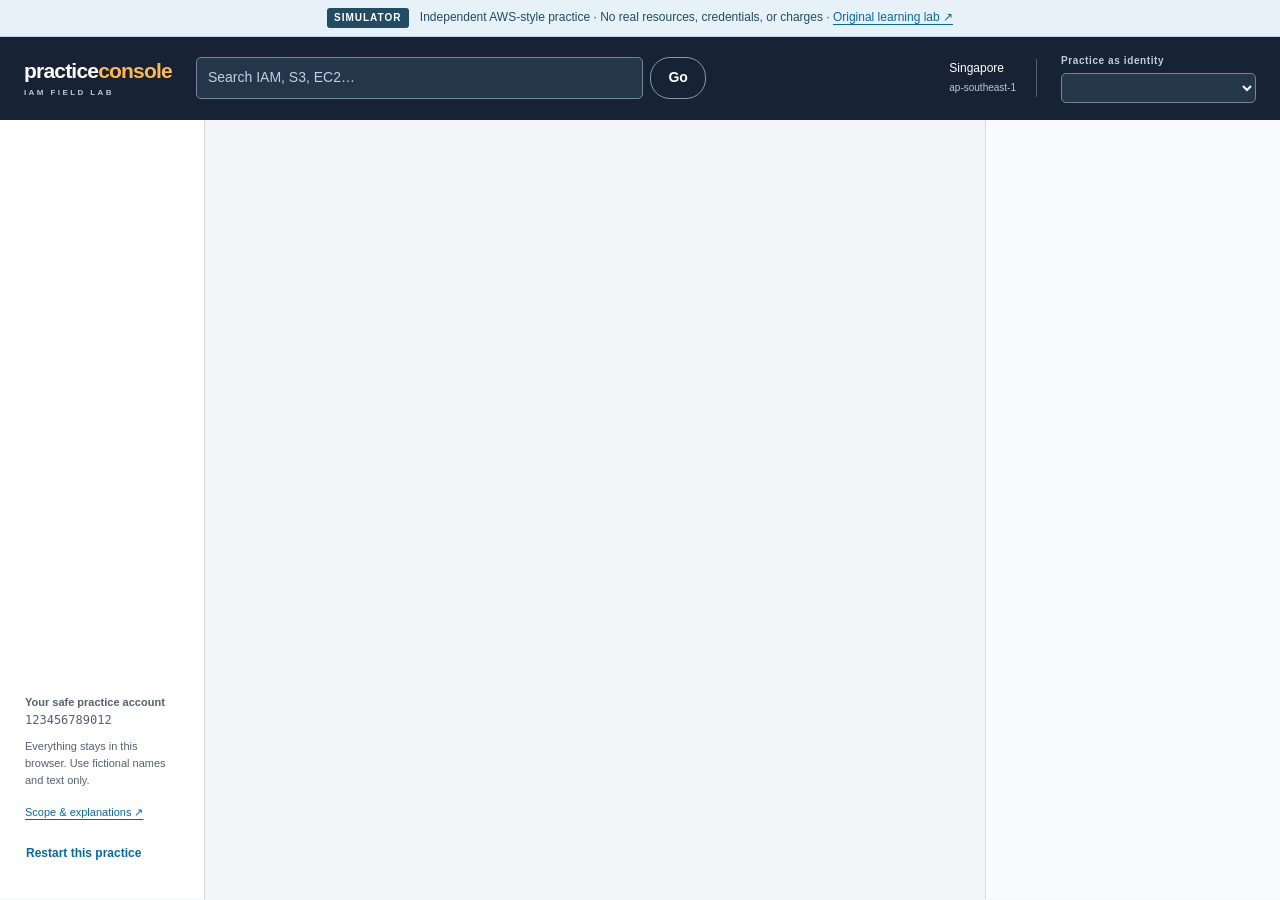
==== iam-lab/CONSOLE.html @ ff45a0e8 "Add interactive AWS IAM lab" ====
<!doctype html>
<html lang="en">
<head>
  <meta charset="utf-8">
  <meta name="viewport" content="width=device-width, initial-scale=1">
  <meta name="color-scheme" content="light">
  <meta http-equiv="Content-Security-Policy" content="default-src 'self'; script-src 'self'; style-src 'self'; img-src 'self'; connect-src 'none'; object-src 'none'; base-uri 'none'; form-action 'none'">
  <title>Practice Console — IAM Field Lab</title>
  <link rel="stylesheet" href="console.css">
  <script src="iam-engine.js" defer></script>
  <script src="visual-summaries.js" defer></script>
  <script src="console-engine.js" defer></script>
  <script src="console-app.js" defer></script>
</head>
<body>
  <a href="#console-main" class="skip-link">Skip to console</a>
  <div class="simulation-banner"><strong>SIMULATOR</strong> Independent AWS-style practice · No real resources, credentials, or charges · <a href="index.html" target="_blank" rel="noopener">Original learning lab ↗</a></div>
  <header class="console-header">
    <a class="console-brand" href="#home">practice<span>console</span><small>IAM FIELD LAB</small></a>
    <form id="service-search"><label class="sr-only" for="service-query">Find a service</label><input id="service-query" type="search" list="service-list" placeholder="Search IAM, S3, EC2…"><datalist id="service-list"><option value="IAM users"></option><option value="IAM user groups"></option><option value="IAM policies"></option><option value="IAM roles"></option><option value="S3 buckets"></option><option value="EC2 instances"></option></datalist><button type="submit">Go</button></form>
    <span class="region">Singapore<br><small>ap-southeast-1</small></span>
    <div class="identity-control"><label for="identity">Practice as identity</label><select id="identity"></select></div>
  </header>
  <div id="storage-warning" class="notice warning" role="alert" hidden></div>
  <div class="console-layout">
    <aside class="console-sidebar"><nav id="console-nav" aria-label="Services"></nav><div class="sidebar-note"><strong>Your safe practice account</strong><code>123456789012</code><p>Everything stays in this browser. Use fictional names and text only.</p><a href="CONSOLE-GUIDE.md" target="_blank" rel="noopener">Scope &amp; explanations ↗</a><button id="reset-console" type="button" class="quiet">Restart this practice</button></div></aside>
    <main id="console-main" tabindex="-1"></main>
    <aside id="coach" class="coach" aria-label="Practice coach"></aside>
  </div>
  <div id="console-status" class="toast" role="status" hidden></div>
  <dialog id="editor-dialog" aria-labelledby="editor-title"></dialog>
  <dialog id="result-dialog" aria-labelledby="result-title"></dialog>
  <dialog id="confirm-dialog" aria-labelledby="confirm-title"></dialog>
  <noscript>This local simulator needs JavaScript. Your original lab is unchanged.</noscript>
</body>
</html>
---- iam-lab/console.css ----
:root{font-family:Arial,Helvetica,sans-serif;color:#182536;background:#f3f5f8;font-synthesis:none;--navy:#172334;--blue:#0867ac;--muted:#536174;--border:#d4dbe3;--orange:#ffad32}
*{box-sizing:border-box}body{margin:0;font-size:14px;line-height:1.55}button,input,select,textarea{font:inherit}button,a,input,select,textarea{touch-action:manipulation}a{color:var(--blue);text-underline-offset:3px}button{cursor:pointer;border:1px solid #647487;border-radius:20px;background:#fff;color:#243449;font-weight:700;padding:7px 17px}button:hover{background:#edf5fc;border-color:var(--blue)}button:disabled{cursor:not-allowed;opacity:.55}button.primary{background:var(--orange);color:#182536;border-color:var(--orange)}button.primary:hover{background:#ffbf60}button.danger{color:#a32121;border-color:#bd5555}button.quiet{background:transparent;border-color:transparent;padding:7px 0;color:var(--blue);text-align:left}input:not([type=checkbox]),select,textarea{width:100%;padding:9px 11px;border:1px solid #8090a2;border-radius:5px;background:#fff;color:#182536;min-width:0}input[type=checkbox]{width:17px;height:17px;accent-color:var(--blue);flex-shrink:0}textarea{font-family:ui-monospace,SFMono-Regular,Consolas,monospace;font-size:12px;line-height:1.6;resize:vertical}label{display:block;font-weight:700}label small,.help{display:block;color:var(--muted);font-weight:400;font-size:12px;margin:4px 0 8px}code,pre{font-family:ui-monospace,SFMono-Regular,Consolas,monospace;font-size:12px}code{overflow-wrap:anywhere}pre{white-space:pre-wrap;overflow-wrap:anywhere;background:#f2f5f8;border:1px solid var(--border);padding:16px;border-radius:7px;max-height:320px;overflow:auto}h1{font-size:29px;letter-spacing:-.7px;line-height:1.2;margin:9px 0}h2{font-size:19px;line-height:1.35;margin:0}h3{font-size:15px;margin:0 0 8px}p{margin:8px 0 15px}small{font-size:12px}ul{padding-left:20px}:focus-visible{outline:3px solid #1887cb;outline-offset:3px}.sr-only{position:absolute;width:1px;height:1px;clip:rect(0,0,0,0);overflow:hidden}.skip-link{position:fixed;left:12px;top:-60px;background:white;padding:10px;z-index:100}.skip-link:focus{top:12px}[hidden]{display:none!important}
.simulation-banner{background:#e6f2f7;border-bottom:1px solid #bdd4e0;padding:8px 24px;text-align:center;font-size:12px;color:#234c63}.simulation-banner strong{display:inline-block;background:#234c63;color:white;border-radius:3px;font-size:10px;letter-spacing:1px;padding:2px 7px;margin-right:8px}.simulation-banner a{white-space:nowrap}.console-header{background:var(--navy);color:#fff;display:flex;align-items:center;gap:24px;padding:15px 24px;min-height:83px}.console-brand{color:#fff;text-decoration:none;font-weight:800;font-size:21px;letter-spacing:-.8px;line-height:1}.console-brand span{color:#ffb74e}.console-brand small{display:block;font-size:8px;letter-spacing:2.4px;color:#b7c7d8;margin-top:8px}.console-header form{display:flex;max-width:510px;flex:1;gap:7px}.console-header form input{background:#243649;color:white;border-color:#758698}.console-header form input::placeholder{color:#c4d0dd}.console-header form button{color:#fff;background:transparent;border-color:#879aad}.region{margin-left:auto;font-size:12px;border-right:1px solid #506071;padding-right:20px;white-space:nowrap}.region small{color:#b9c7d7;font-size:10px}.identity-control{min-width:195px;max-width:260px}.identity-control label{font-size:10px;letter-spacing:.6px;margin-bottom:4px;color:#c2cedb}.identity-control select{background:#243649;border-color:#758698;color:#fff;font-size:12px;padding:6px}
.console-layout{display:grid;grid-template-columns:205px minmax(0,1fr) 295px;min-height:calc(100vh - 121px)}.console-sidebar{background:#fff;border-right:1px solid var(--border);padding:23px 13px;display:flex;flex-direction:column}.nav-title{font-size:10px;font-weight:800;letter-spacing:1.2px;color:#6e7b8b;margin:21px 12px 7px}.nav-title:first-child{margin-top:0}.console-sidebar nav a{display:flex;gap:9px;padding:8px 12px;border-radius:5px;text-decoration:none;font-weight:500;color:#344357;border-left:3px solid transparent}.console-sidebar nav a.active{background:#eaf3fa;border-left-color:var(--blue);color:var(--blue);font-weight:700}.nav-count{margin-left:auto;color:#7c8996;font-size:11px}.sidebar-note{margin-top:auto;padding:35px 12px 5px;font-size:11px;color:var(--muted)}.sidebar-note strong,.sidebar-note code{display:block}.sidebar-note p{margin-top:8px}.sidebar-note button{display:block;margin-top:15px;font-size:12px}#console-main{padding:25px 28px 60px;min-width:0;outline:none}.breadcrumbs{font-size:11px;color:#69768a;margin-bottom:19px;display:flex;gap:9px;flex-wrap:wrap}.page-heading{display:flex;gap:16px;align-items:center;justify-content:space-between;margin-bottom:23px}.page-heading p{color:var(--muted);margin:8px 0 0;max-width:630px}.page-heading h1{overflow-wrap:anywhere}.eyebrow{font-size:10px;font-weight:700;letter-spacing:1.4px;color:var(--blue)}.panel{background:#fff;border:1px solid var(--border);border-radius:10px;margin:20px 0;box-shadow:0 2px 3px #18253604;overflow:hidden}.panel-header{padding:17px 21px;border-bottom:1px solid #e1e6ed;display:flex;align-items:center;justify-content:space-between;gap:12px}.panel-body{padding:21px}.panel>table{border-radius:0}.hero{padding:27px 30px;background:linear-gradient(125deg,#182b43,#2b4962);color:#fff;border-radius:12px;position:relative;overflow:hidden}.hero .eyebrow{color:#adcee4}.hero h1{max-width:520px;font-size:34px;letter-spacing:-1px;margin:13px 0}.hero p{max-width:550px;color:#d4e0ed}.hero .buttons{margin-top:22px}.hero a.button{color:#182536;background:#ffb74e;border-color:#ffb74e}.service-grid{display:grid;grid-template-columns:repeat(3,minmax(0,1fr));gap:14px;margin-top:20px}.service-card{background:white;border:1px solid var(--border);border-radius:10px;padding:20px;text-decoration:none;color:#263648;transition:transform .12s}.service-card:hover{transform:translateY(-2px);border-color:#2288c5}.service-icon{display:grid;place-items:center;width:40px;height:40px;border-radius:9px;background:#f0eafb;color:#6338ab;font-weight:800;margin-bottom:22px;font-size:12px}.service-card:nth-child(2) .service-icon{background:#e8f4e6;color:#357c28}.service-card:nth-child(3) .service-icon{background:#fff0dd;color:#a85c05}.service-card h2{font-size:18px}.service-card p{color:var(--muted);font-size:12px;min-height:38px;margin:7px 0}.service-card small{font-size:11px;color:var(--blue);font-weight:700}.stats{display:flex;gap:30px;flex-wrap:wrap}.stats strong{font-size:25px;display:block;font-weight:500}.stats span{font-size:12px;color:var(--muted)}.notice{border-left:4px solid #1384b9;background:#eef7fc;border-radius:4px;padding:13px 16px;margin:16px 0;color:#274b63;font-size:12px}.notice.warning{background:#fff7e8;border-color:#c78017;color:#744c10}.notice.error{background:#fff0ef;border-color:#c43b3b;color:#872b2b}.notice.success{background:#eaf7ed;border-color:#309048;color:#235e35}.empty{text-align:center;color:var(--muted);padding:44px 24px}.empty h3{font-size:17px;color:#344357}.empty p{max-width:450px;margin:7px auto 19px}.table-scroll{overflow:auto}table{width:100%;border-collapse:collapse;text-align:left}th{font-size:11px;color:#59687a;background:#fafbfd;white-space:nowrap}th,td{padding:12px 20px;border-bottom:1px solid #e4e8ef}td{font-size:12px;overflow-wrap:anywhere}tbody tr:last-child td{border-bottom:0}tbody tr:hover{background:#fbfcfe}.table-filter{padding:14px 20px;border-bottom:1px solid #e4e8ef}.table-filter input{max-width:370px;font-size:12px}.link-button{background:none;border:none;padding:0;color:var(--blue);text-align:left;border-radius:2px;font-weight:600;text-decoration:underline}.link-button:hover{background:transparent}.pill{display:inline-block;background:#edf2f7;border-radius:4px;padding:3px 8px;font-size:10px;color:#4b5d71;white-space:nowrap}.pill.green{background:#e8f4eb;color:#27763b}.pill.orange{background:#fff1dc;color:#976005}.buttons{display:flex;align-items:center;gap:9px;flex-wrap:wrap;margin-top:18px}.button{display:inline-block;text-decoration:none;border:1px solid #647487;border-radius:20px;padding:7px 17px;font-weight:700;font-size:13px;background:white}.field{margin-bottom:19px}.field:last-child{margin-bottom:0}.field-grid{display:grid;grid-template-columns:1fr 1fr;gap:18px}.check-list{border:1px solid var(--border);border-radius:6px;max-height:215px;overflow:auto}.check-row{display:flex;align-items:center;gap:10px;padding:10px 12px;font-size:12px;font-weight:400;border-bottom:1px solid #e6ebf0;overflow-wrap:anywhere}.check-row:last-child{border-bottom:0}.check-row small{color:var(--muted)}.check-row>span{min-width:0}.inline-form{display:flex;align-items:end;gap:10px;flex-wrap:wrap}.inline-form label{flex:1;min-width:160px;font-size:12px}.inline-form button{margin-bottom:1px}.metadata{display:grid;grid-template-columns:1fr 1fr;gap:15px;font-size:12px}.metadata dt{color:var(--muted);margin-bottom:4px}.metadata dd{margin:0;overflow-wrap:anywhere}.flow{display:flex;align-items:center;justify-content:center;flex-wrap:wrap;gap:12px;margin:15px 0;padding:20px;background:#f5f8fb;border-radius:7px;font-size:12px}.flow strong{max-width:150px;overflow-wrap:anywhere}.flow span{color:#6485a1}.danger-zone{margin-top:28px;border-top:1px solid var(--border);padding-top:18px}.danger-zone summary{color:#8b3030;font-size:12px;cursor:pointer}details summary{cursor:pointer;font-weight:700}details>p{font-size:12px}.result-heading{display:flex;gap:14px;align-items:center;margin:12px 0 20px}.result-symbol{font-size:22px;background:#e8f5ec;color:#267b3d;border-radius:50%;width:44px;height:44px;display:grid;place-items:center;flex-shrink:0}.result-symbol.denied{background:#fbe9e7;color:#b4332d}.trace{list-style:none;padding:0;margin:10px 0}.trace li{padding:10px 12px;background:#f6f8fb;border-left:3px solid #c7d0dc;margin:6px 0;font-size:12px;overflow-wrap:anywhere}.trace li.match{border-color:#2f8a4b;background:#eff8f0}.trace li.deny{border-color:#c03939;background:#fff0ee}.trace small{display:block;color:var(--muted)}
.coach{background:#f9fafc;border-left:1px solid var(--border);padding:23px 19px}.coach-label{font-size:10px;letter-spacing:1.5px;color:#655486;font-weight:800;display:flex;align-items:center;gap:7px;margin:0 0 13px}.coach-label::before{content:"";width:7px;height:7px;background:#8470b5;border-radius:50%}.segmented{display:flex;border:1px solid #b8c3cf;border-radius:7px;overflow:hidden;margin-bottom:23px}.segmented button{border:0;border-radius:0;flex:1;padding:8px 5px;font-size:11px;font-weight:500}.segmented button[aria-pressed=true]{background:#273d56;color:white}.coach label{font-size:11px;margin-bottom:6px}.coach select{font-size:12px}.coach-progress{display:flex;justify-content:space-between;font-size:11px;margin:18px 0 6px;color:#657082}.coach progress{width:100%;height:6px;accent-color:#6b57a1;display:block;margin-bottom:24px}.task-card{background:white;border:1px solid #d6d0e5;border-top:3px solid #8670b2;border-radius:7px;padding:17px}.task-card .eyebrow{color:#74618f;font-size:9px}.task-card h2{font-size:17px;margin:8px 0 14px}.task-card button{font-size:12px;width:100%;margin-top:16px}.task-card summary{font-size:12px;color:var(--blue)}.task-card p{font-size:12px;color:#4c5870;margin:9px 0 0}.step-list{padding:0;list-style:none;margin:20px 0;font-size:11px}.step-list li{display:flex;gap:9px;color:#768297;padding:8px 0;border-bottom:1px solid #e2e6ed}.step-list li.done{color:#2f7445}.step-list li.current{color:#253951;font-weight:700}.step-list span{min-width:15px}.coach-note{font-size:11px;color:#65758a;margin-top:18px}.visual-summary{margin-top:20px;border:1px solid #d6dce5;border-radius:8px;background:white;overflow:hidden;padding:13px}.visual-summary h2,.visual-summary h3{font-size:15px}.visual-summary p,.visual-summary summary,.visual-summary li,.visual-summary figcaption{font-size:11px}.visual-summary figure{margin:12px 0}.visual-summary img{display:block;width:100%;height:auto}.visual-summary details{margin-top:8px}.visual-summary .eyebrow{font-size:9px}.visual-summary a{font-size:11px}.visual-summary .visual-remember{color:#314861}.coach .visual-summary picture source{display:none}
dialog{width:min(740px,calc(100% - 32px));max-height:90vh;border:1px solid #c5cfdb;border-radius:12px;box-shadow:0 25px 100px #14223855;padding:0;color:#182536}dialog::backdrop{background:#15273c88;backdrop-filter:blur(2px)}.dialog-header{padding:22px 25px;border-bottom:1px solid var(--border);display:flex;justify-content:space-between;align-items:center;gap:12px}.dialog-header h2{font-size:23px}.dialog-header button{border:0;background:#f0f3f7;border-radius:50%;width:30px;height:30px;padding:0;flex-shrink:0}.dialog-body{padding:24px 25px}.dialog-footer{display:flex;justify-content:flex-end;gap:10px;padding:17px 25px;border-top:1px solid var(--border);background:#fafbfd}.wizard-steps{display:flex;gap:17px;margin-bottom:22px;font-size:11px;color:#758397}.wizard-steps strong{color:var(--blue)}.wizard-steps span{white-space:nowrap}.review-grid{margin:15px 0}.review-grid dt{font-size:11px;color:var(--muted);margin-top:14px}.review-grid dd{margin:4px 0;overflow-wrap:anywhere}.toast{position:fixed;bottom:25px;left:50%;transform:translateX(-50%);background:#20394c;color:white;padding:12px 24px;border-radius:8px;box-shadow:0 7px 26px #16253a33;font-size:12px;max-width:calc(100% - 32px);z-index:20}.toast.error{background:#8e3434}
@media(min-width:1600px){.console-layout{grid-template-columns:225px minmax(0,1fr) 330px}#console-main{padding:32px 42px}.coach{padding:27px 24px}}
@media(max-width:1150px){.console-layout{grid-template-columns:175px minmax(0,1fr)}.coach{grid-column:2;border-top:1px solid var(--border);border-left:0;display:block}.coach .visual-summary{max-width:480px}.coach .step-list{columns:2}.console-sidebar{grid-row:1/3}.console-header{gap:16px}.region{display:none}.page-heading{align-items:flex-start;flex-wrap:wrap}#console-main{padding:23px 22px 35px}.coach{padding:22px}.coach .segmented{max-width:300px}.coach select{max-width:360px}.task-card{max-width:640px}.task-card button{width:auto}.service-card{padding:17px}}
@media(max-width:720px){.simulation-banner{padding:7px 12px;font-size:10px}.console-header{padding:15px;flex-wrap:wrap;gap:14px}.console-brand{font-size:19px}.console-header form{order:3;min-width:100%;max-width:none}.identity-control{margin-left:auto;min-width:165px;max-width:55%}.console-layout{display:flex;flex-direction:column}.console-sidebar{padding:8px 12px;border-right:0;border-bottom:1px solid var(--border)}.console-sidebar nav{display:flex;gap:4px;overflow:auto;padding-bottom:3px}.console-sidebar nav a{white-space:nowrap;border-left:0;border-bottom:2px solid transparent;padding:8px;font-size:11px}.console-sidebar nav a.active{border-bottom-color:var(--blue)}.nav-title,.nav-count,.sidebar-note{display:none}#console-main{padding:20px 15px 30px}.hero{padding:23px}.hero h1{font-size:28px}.service-grid{gap:8px}.service-card{padding:13px 10px}.service-card h2{font-size:16px}.service-card p{font-size:11px;min-height:65px}.service-card small{font-size:10px}.service-icon{margin-bottom:15px;width:32px;height:32px}.panel-header,.panel-body{padding:16px}th,td{padding:11px 14px}.field-grid,.metadata{grid-template-columns:1fr}.page-heading{gap:9px;margin-bottom:18px}h1{font-size:25px}.coach{padding:20px 15px}.coach .step-list{columns:1}.coach .visual-summary{max-width:100%}.coach .visual-summary img{max-height:610px;object-fit:contain}.dialog-header,.dialog-body,.dialog-footer{padding:18px}.dialog-header h2{font-size:20px}.wizard-steps{font-size:10px;gap:12px}.stats{gap:24px}.buttons{gap:8px}button{font-size:12px}.breadcrumbs{margin-bottom:12px}}
@media(prefers-reduced-motion:reduce){*{scroll-behavior:auto!important;transition:none!important}}
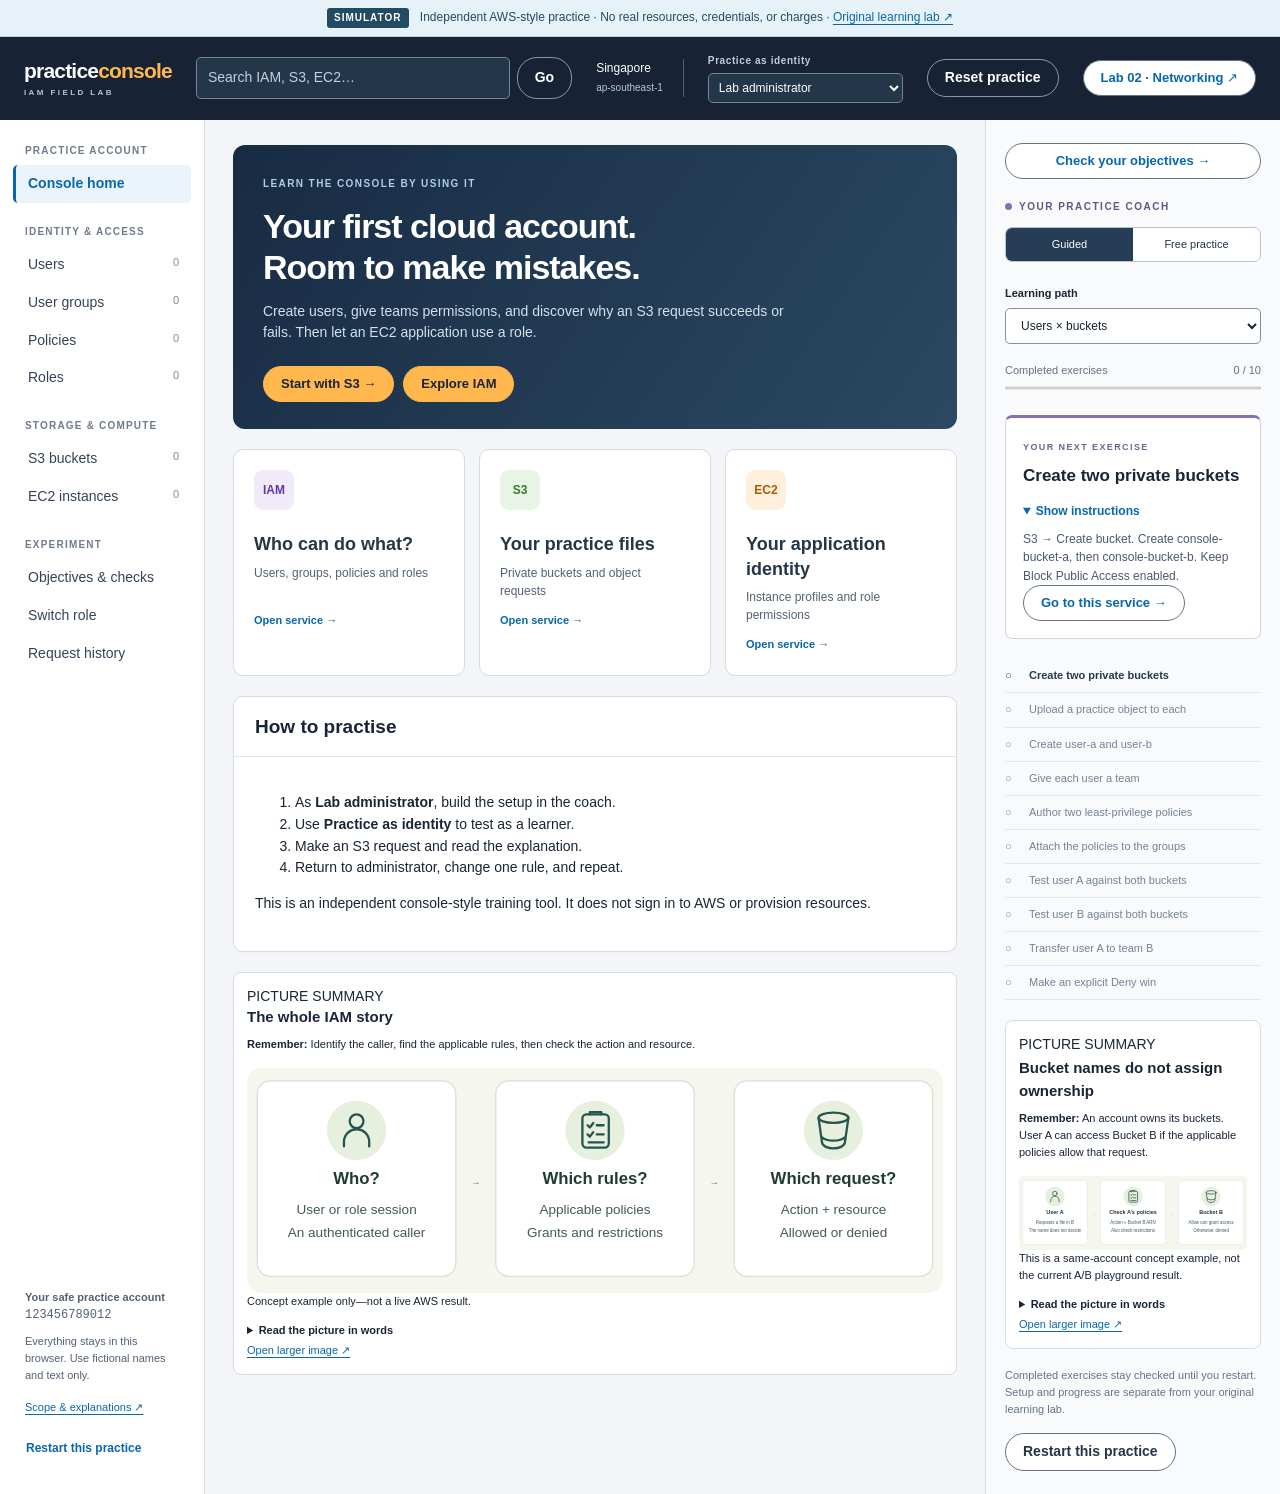
==== commit 00fd60f0: "Add visual policy editor, objectives, reset and editable role trust" ====
--- a/iam-lab/CONSOLE.html
+++ b/iam-lab/CONSOLE.html
@@ -10,6 +10,8 @@
   <script src="iam-engine.js" defer></script>
   <script src="visual-summaries.js" defer></script>
   <script src="console-engine.js" defer></script>
+  <script src="console-objectives.js" defer></script>
+  <script src="policy-editor.js" defer></script>
   <script src="console-app.js" defer></script>
 </head>
 <body>
@@ -20,6 +22,8 @@
     <form id="service-search"><label class="sr-only" for="service-query">Find a service</label><input id="service-query" type="search" list="service-list" placeholder="Search IAM, S3, EC2…"><datalist id="service-list"><option value="IAM users"></option><option value="IAM user groups"></option><option value="IAM policies"></option><option value="IAM roles"></option><option value="S3 buckets"></option><option value="EC2 instances"></option></datalist><button type="submit">Go</button></form>
     <span class="region">Singapore<br><small>ap-southeast-1</small></span>
     <div class="identity-control"><label for="identity">Practice as identity</label><select id="identity"></select></div>
+    <button type="button" data-action="reset" class="reset-practice">Reset practice</button>
+    <a class="button" href="../vpc-lab/index.html" target="_blank" rel="noopener">Lab 02 · Networking ↗</a>
   </header>
   <div id="storage-warning" class="notice warning" role="alert" hidden></div>
   <div class="console-layout">
--- a/iam-lab/console.css
+++ b/iam-lab/console.css
@@ -7,4 +7,9 @@
 @media(min-width:1600px){.console-layout{grid-template-columns:225px minmax(0,1fr) 330px}#console-main{padding:32px 42px}.coach{padding:27px 24px}}
 @media(max-width:1150px){.console-layout{grid-template-columns:175px minmax(0,1fr)}.coach{grid-column:2;border-top:1px solid var(--border);border-left:0;display:block}.coach .visual-summary{max-width:480px}.coach .step-list{columns:2}.console-sidebar{grid-row:1/3}.console-header{gap:16px}.region{display:none}.page-heading{align-items:flex-start;flex-wrap:wrap}#console-main{padding:23px 22px 35px}.coach{padding:22px}.coach .segmented{max-width:300px}.coach select{max-width:360px}.task-card{max-width:640px}.task-card button{width:auto}.service-card{padding:17px}}
 @media(max-width:720px){.simulation-banner{padding:7px 12px;font-size:10px}.console-header{padding:15px;flex-wrap:wrap;gap:14px}.console-brand{font-size:19px}.console-header form{order:3;min-width:100%;max-width:none}.identity-control{margin-left:auto;min-width:165px;max-width:55%}.console-layout{display:flex;flex-direction:column}.console-sidebar{padding:8px 12px;border-right:0;border-bottom:1px solid var(--border)}.console-sidebar nav{display:flex;gap:4px;overflow:auto;padding-bottom:3px}.console-sidebar nav a{white-space:nowrap;border-left:0;border-bottom:2px solid transparent;padding:8px;font-size:11px}.console-sidebar nav a.active{border-bottom-color:var(--blue)}.nav-title,.nav-count,.sidebar-note{display:none}#console-main{padding:20px 15px 30px}.hero{padding:23px}.hero h1{font-size:28px}.service-grid{gap:8px}.service-card{padding:13px 10px}.service-card h2{font-size:16px}.service-card p{font-size:11px;min-height:65px}.service-card small{font-size:10px}.service-icon{margin-bottom:15px;width:32px;height:32px}.panel-header,.panel-body{padding:16px}th,td{padding:11px 14px}.field-grid,.metadata{grid-template-columns:1fr}.page-heading{gap:9px;margin-bottom:18px}h1{font-size:25px}.coach{padding:20px 15px}.coach .step-list{columns:1}.coach .visual-summary{max-width:100%}.coach .visual-summary img{max-height:610px;object-fit:contain}.dialog-header,.dialog-body,.dialog-footer{padding:18px}.dialog-header h2{font-size:20px}.wizard-steps{font-size:10px;gap:12px}.stats{gap:24px}.buttons{gap:8px}button{font-size:12px}.breadcrumbs{margin-bottom:12px}}
+.objective-shortcut{display:block;margin-bottom:20px;text-align:center}.objective-title{margin-top:20px}.objective-checks{padding:0;list-style:none}.objective-check{border:1px solid var(--border);border-left:4px solid #bc7a16;border-radius:6px;padding:17px;margin:14px 0}.objective-check.pass{border-left-color:#309048}.objective-check.blocked{border-left-color:#8090a2}.objective-check-title{display:flex;gap:10px;align-items:baseline;flex-wrap:wrap}.objective-check-title h3{margin-bottom:0}.objective-check p{font-size:12px;margin-top:14px}.objective-check details{margin-top:14px}.objective-check a{font-size:12px}
+.console-header .reset-practice{background:transparent;color:#fff;border-color:#879aad;white-space:nowrap}.console-header .reset-practice:hover{background:#33465c}
+@media(max-width:720px){.console-header .reset-practice{order:4;margin-left:auto}}
+.policy-modes{max-width:240px;margin-top:20px}.permission-block{border:1px solid var(--border);border-radius:8px;margin:16px 0;padding:18px;background:#fafcfe}.permission-heading{display:flex;align-items:center;justify-content:space-between;gap:12px;margin-bottom:16px}.permission-heading h3{overflow-wrap:anywhere}.permission-actions{border:1px solid var(--border);border-radius:6px;padding:10px;margin:0 0 18px}.permission-actions legend{font-weight:700}.permission-actions .check-row{background:white}.permission-actions small{display:block;color:var(--muted)}.policy-preview{margin:18px 0}.permission-heading button{flex-shrink:0;font-size:11px}
+@media(max-width:720px){.permission-heading{align-items:flex-start;flex-direction:column}.permission-block{padding:12px}}
 @media(prefers-reduced-motion:reduce){*{scroll-behavior:auto!important;transition:none!important}}
